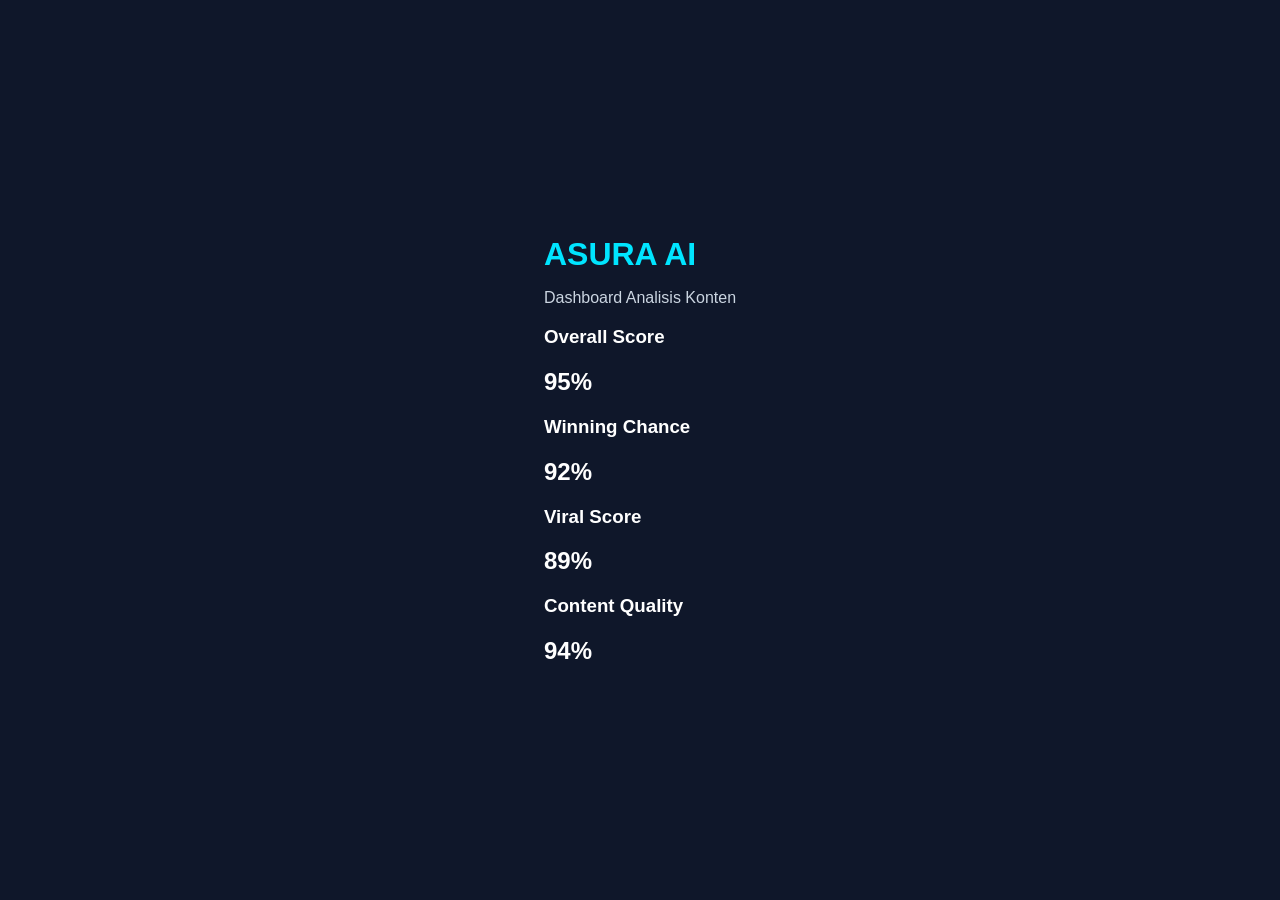
==== index.html @ d77e5080 "Add dashboard layout and score cards to index.html" ====
<!DOCTYPE html>
<html lang="id">
<head>
  <meta charset="UTF-8">
  <meta name="viewport" content="width=device-width, initial-scale=1.0">
  <title>ASURA Content Score</title>
  <link rel="stylesheet" href="style.css">
</head>

<body>

<div class="dashboard">

  <header class="header">
    <h1>ASURA AI</h1>
    <p>Dashboard Analisis Konten</p>
  </header>

  <section class="score-cards">

    <div class="card">
      <h3>Overall Score</h3>
      <h2>95%</h2>
    </div>

    <div class="card">
      <h3>Winning Chance</h3>
      <h2>92%</h2>
    </div>

    <div class="card">
      <h3>Viral Score</h3>
      <h2>89%</h2>
    </div>

    <div class="card">
      <h3>Content Quality</h3>
      <h2>94%</h2>
    </div>

  </section>

</div>

</body>
</html>
---- style.css ----
body {
  margin: 0;
  padding: 0;
  background: #0f172a;
  color: white;
  font-family: Arial, sans-serif;
  display: flex;
  justify-content: center;
  align-items: center;
  height: 100vh;
}

.container {
  text-align: center;
  background: #1e293b;
  padding: 30px;
  border-radius: 15px;
  width: 90%;
  max-width: 500px;
}

h1 {
  color: #00e5ff;
  margin-bottom: 10px;
}

p {
  color: #cbd5e1;
}
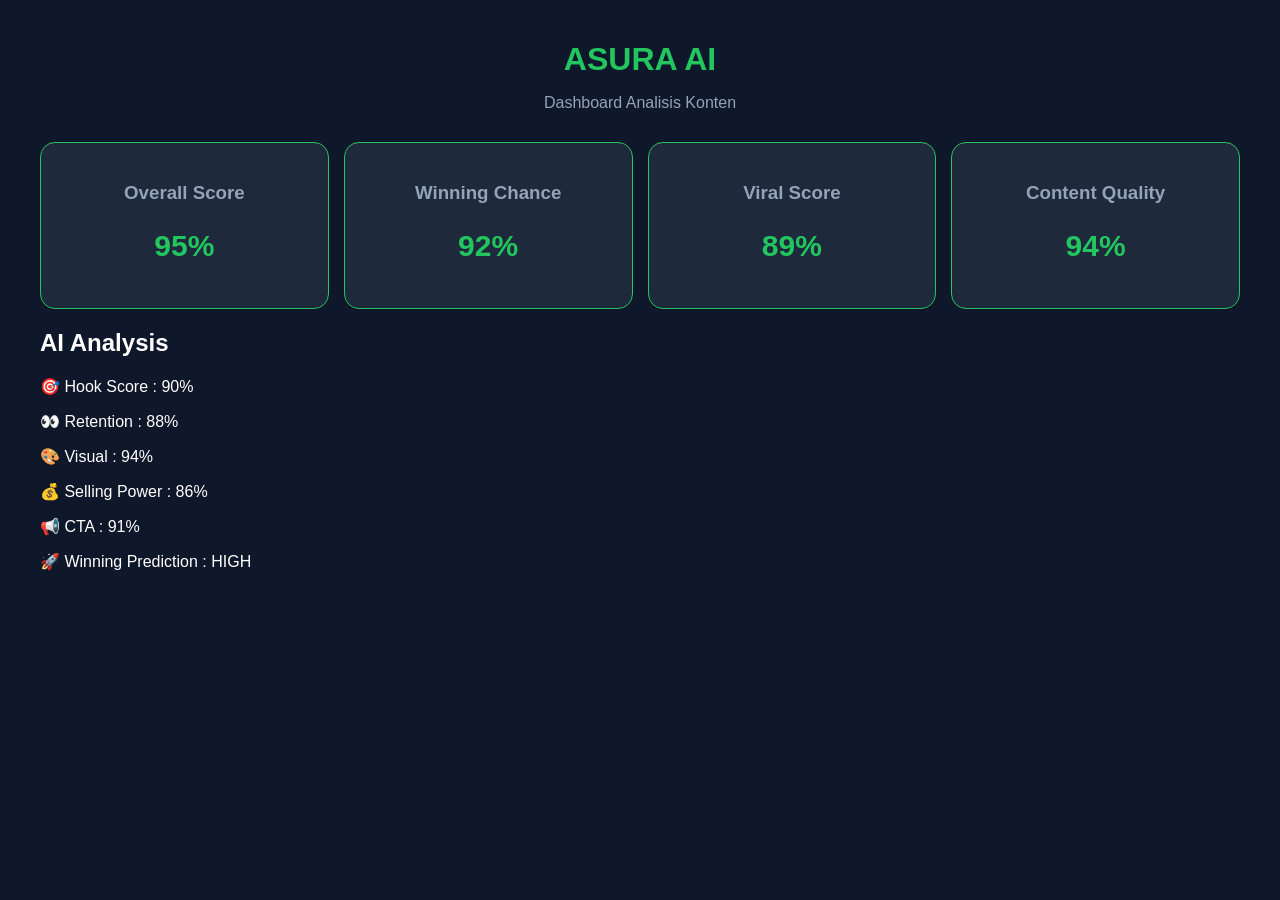
==== commit 2e45cafa: "Add AI Analysis section to index.html Added an AI Analysis section with various metrics." ====
--- a/index.html
+++ b/index.html
@@ -39,7 +39,18 @@
     </div>
 
   </section>
+<section class="analysis-panel">
+  <h2>AI Analysis</h2>
 
+  <div class="analysis-box">
+    <p>🎯 Hook Score : 90%</p>
+    <p>👀 Retention : 88%</p>
+    <p>🎨 Visual : 94%</p>
+    <p>💰 Selling Power : 86%</p>
+    <p>📢 CTA : 91%</p>
+    <p>🚀 Winning Prediction : HIGH</p>
+  </div>
+</section>
 </div>
 
 </body>
--- a/style.css
+++ b/style.css
@@ -1,29 +1,51 @@
 body {
   margin: 0;
-  padding: 0;
+  font-family: Arial, sans-serif;
   background: #0f172a;
   color: white;
-  font-family: Arial, sans-serif;
-  display: flex;
-  justify-content: center;
-  align-items: center;
-  height: 100vh;
 }
 
-.container {
-  text-align: center;
-  background: #1e293b;
-  padding: 30px;
-  border-radius: 15px;
-  width: 90%;
-  max-width: 500px;
+.dashboard {
+  max-width: 1200px;
+  margin: auto;
+  padding: 20px;
 }
 
-h1 {
-  color: #00e5ff;
+.header {
+  text-align: center;
+  margin-bottom: 30px;
+}
+
+.header h1 {
+  color: #22c55e;
+  font-size: 32px;
+  margin-bottom: 5px;
+}
+
+.header p {
+  color: #94a3b8;
+}
+
+.score-cards {
+  display: grid;
+  grid-template-columns: repeat(auto-fit, minmax(180px, 1fr));
+  gap: 15px;
+}
+
+.card {
+  background: #1e293b;
+  border-radius: 15px;
+  padding: 20px;
+  text-align: center;
+  border: 1px solid #22c55e;
+}
+
+.card h3 {
+  color: #94a3b8;
   margin-bottom: 10px;
 }
 
-p {
-  color: #cbd5e1;
+.card h2 {
+  color: #22c55e;
+  font-size: 30px;
 }
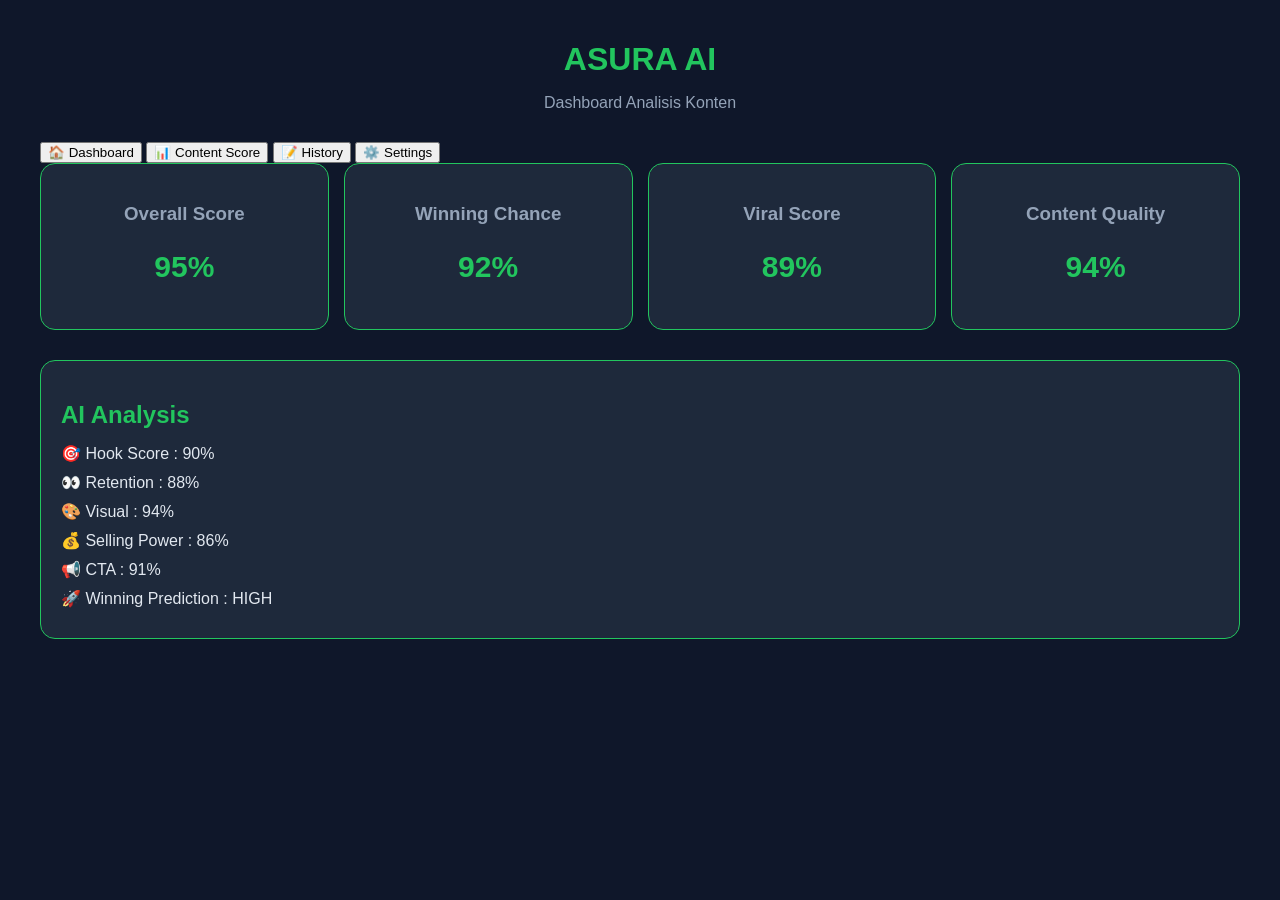
==== commit 2f5a335c: "Add navigation menu to index.html" ====
--- a/index.html
+++ b/index.html
@@ -15,7 +15,12 @@
     <h1>ASURA AI</h1>
     <p>Dashboard Analisis Konten</p>
   </header>
-
+<nav class="top-menu">
+  <button>🏠 Dashboard</button>
+  <button>📊 Content Score</button>
+  <button>📝 History</button>
+  <button>⚙️ Settings</button>
+</nav>
   <section class="score-cards">
 
     <div class="card">
--- a/style.css
+++ b/style.css
@@ -49,3 +49,20 @@
   color: #22c55e;
   font-size: 30px;
 }
+.analysis-panel {
+  margin-top: 30px;
+  background: #1e293b;
+  border: 1px solid #22c55e;
+  border-radius: 15px;
+  padding: 20px;
+}
+
+.analysis-panel h2 {
+  color: #22c55e;
+  margin-bottom: 15px;
+}
+
+.analysis-box p {
+  margin: 10px 0;
+  color: #e2e8f0;
+}
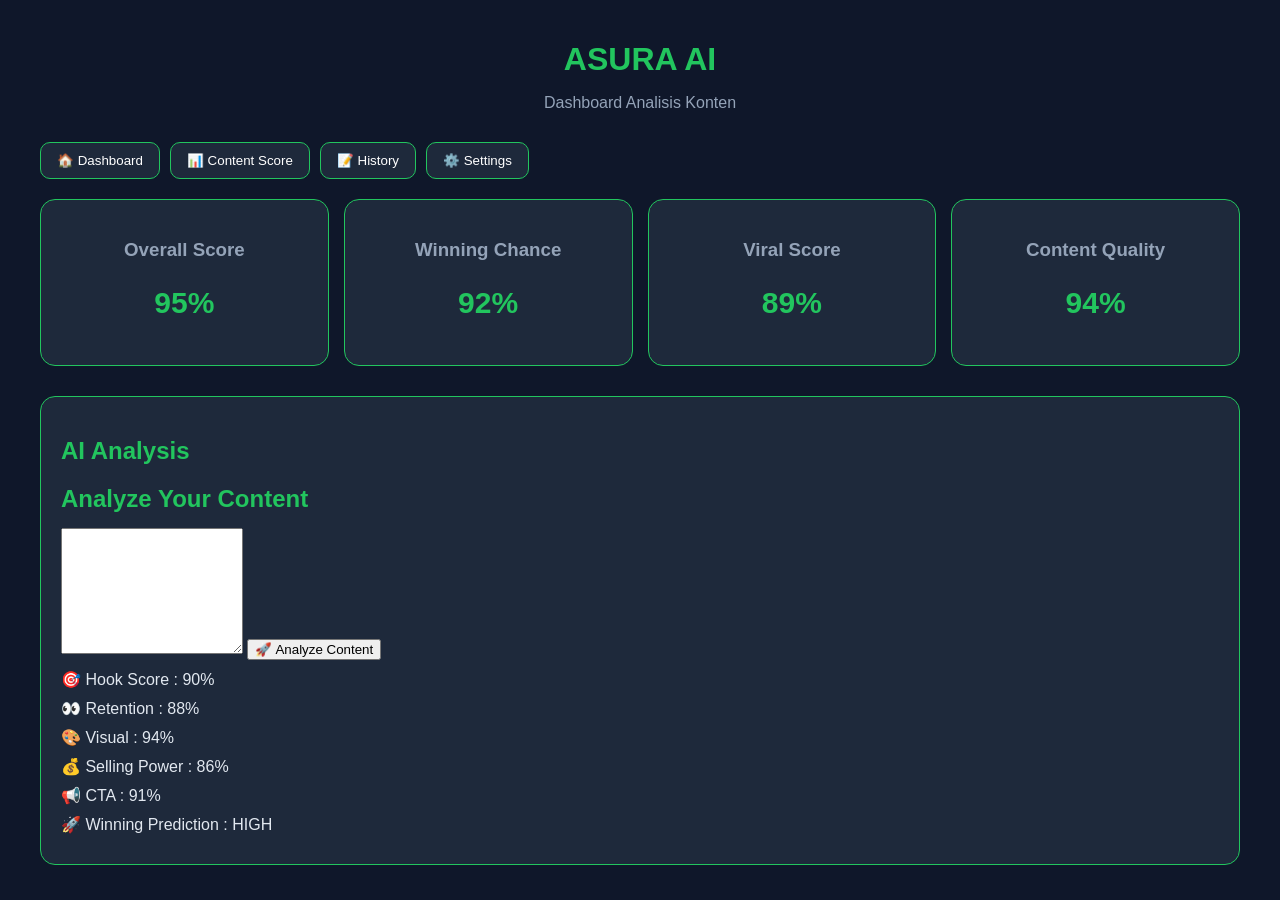
==== commit 795403c0: "Add analysis section with textarea and button" ====
--- a/index.html
+++ b/index.html
@@ -46,7 +46,18 @@
   </section>
 <section class="analysis-panel">
   <h2>AI Analysis</h2>
+<section class="analyzer">
+  <h2>Analyze Your Content</h2>
 
+  <textarea
+    placeholder="Tempel script, caption, atau deskripsi produk di sini..."
+    rows="8">
+  </textarea>
+
+  <button class="analyze-btn">
+    🚀 Analyze Content
+  </button>
+</section>
   <div class="analysis-box">
     <p>🎯 Hook Score : 90%</p>
     <p>👀 Retention : 88%</p>
--- a/style.css
+++ b/style.css
@@ -66,3 +66,24 @@
   margin: 10px 0;
   color: #e2e8f0;
 }
+.top-menu {
+  display: flex;
+  gap: 10px;
+  margin: 20px 0;
+  flex-wrap: wrap;
+}
+
+.top-menu button {
+  background: #1e293b;
+  color: white;
+  border: 1px solid #22c55e;
+  padding: 10px 16px;
+  border-radius: 10px;
+  cursor: pointer;
+  transition: 0.3s;
+}
+
+.top-menu button:hover {
+  background: #22c55e;
+  color: #0f172a;
+}
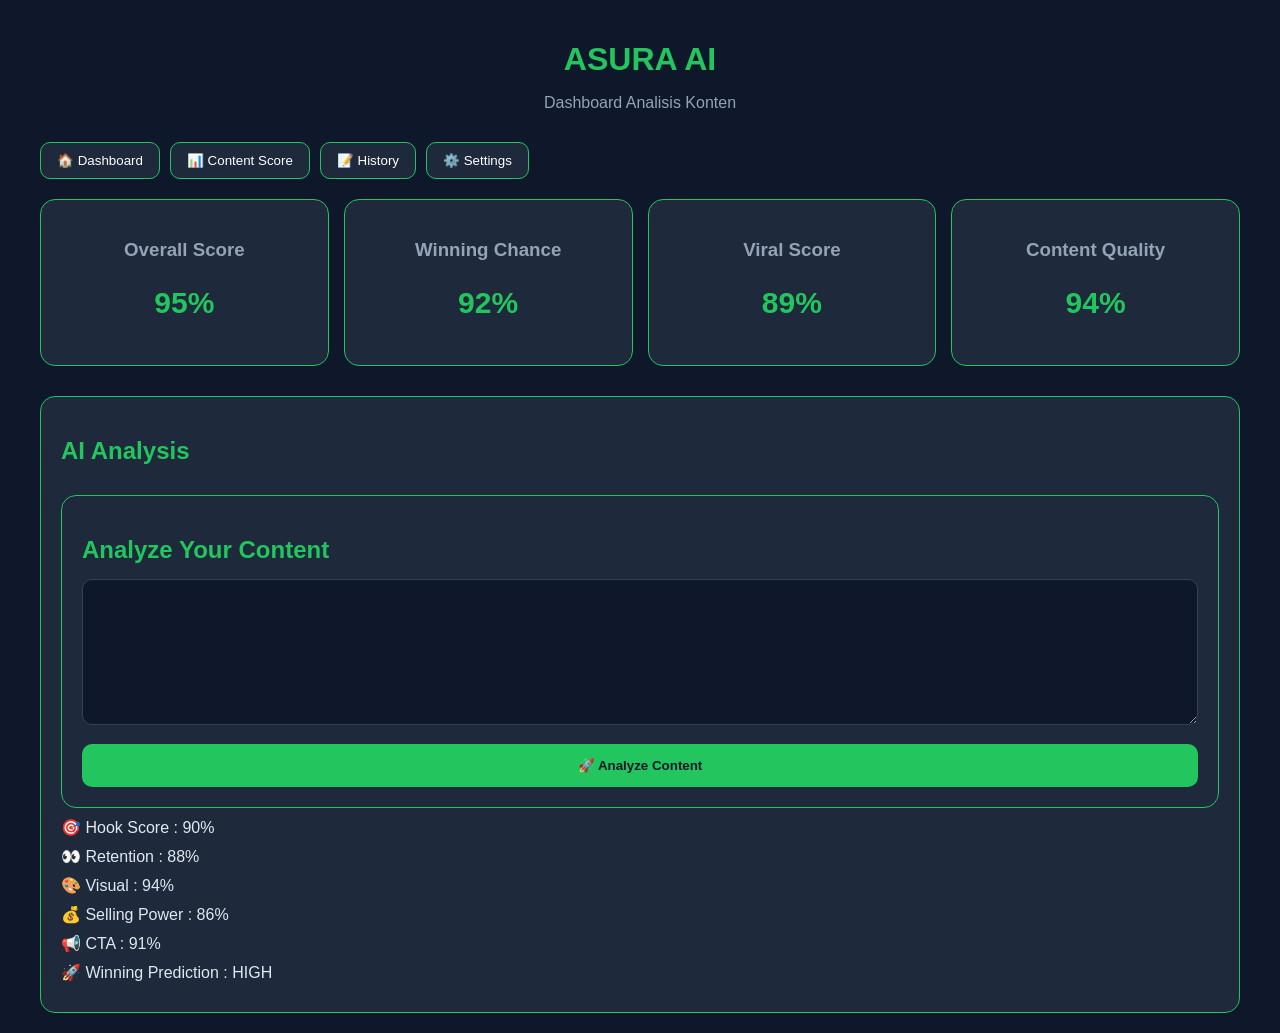
==== commit 4d82544b: "Update index.html" ====
--- a/index.html
+++ b/index.html
@@ -68,6 +68,6 @@
   </div>
 </section>
 </div>
-
+<script src="script.js"></script>
 </body>
 </html>
--- a/style.css
+++ b/style.css
@@ -87,3 +87,38 @@
   background: #22c55e;
   color: #0f172a;
 }
+.analyzer {
+  margin-top: 30px;
+  background: #1e293b;
+  border: 1px solid #22c55e;
+  border-radius: 15px;
+  padding: 20px;
+}
+
+.analyzer h2 {
+  color: #22c55e;
+  margin-bottom: 15px;
+}
+
+.analyzer textarea {
+  width: 100%;
+  background: #0f172a;
+  color: white;
+  border: 1px solid #334155;
+  border-radius: 10px;
+  padding: 12px;
+  box-sizing: border-box;
+  resize: vertical;
+}
+
+.analyze-btn {
+  margin-top: 15px;
+  width: 100%;
+  background: #22c55e;
+  color: #0f172a;
+  border: none;
+  padding: 14px;
+  border-radius: 10px;
+  font-weight: bold;
+  cursor: pointer;
+}
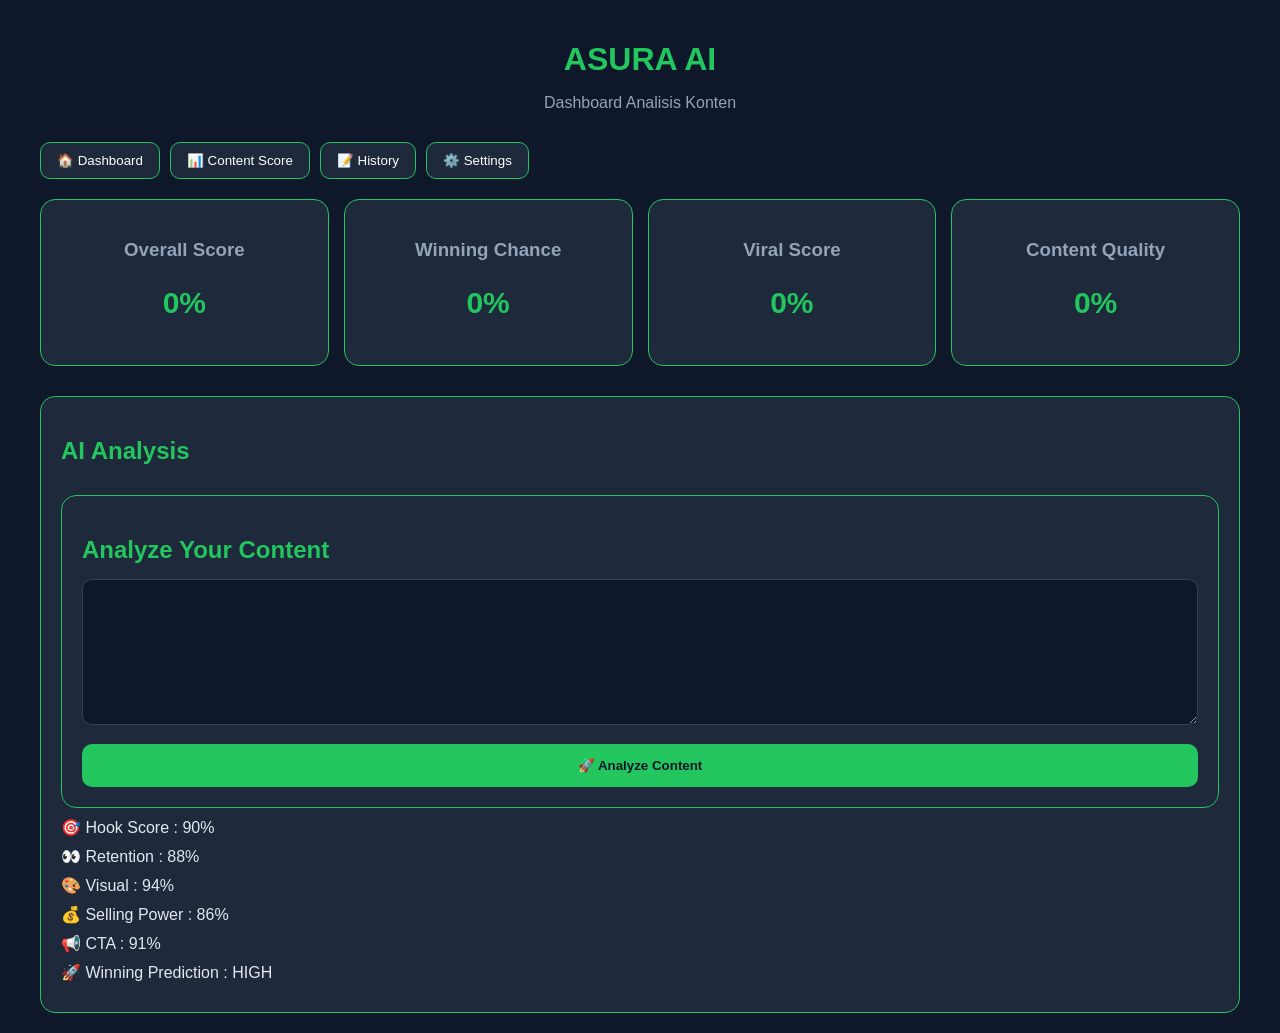
==== commit 0a316841: "Update score displays to show '0%'" ====
--- a/index.html
+++ b/index.html
@@ -25,22 +25,22 @@
 
     <div class="card">
       <h3>Overall Score</h3>
-      <h2>95%</h2>
+      <h2 id="overall-score">0%</h2>
     </div>
 
     <div class="card">
       <h3>Winning Chance</h3>
-      <h2>92%</h2>
+      <h2 id="winning-score">0%</h2>
     </div>
 
     <div class="card">
       <h3>Viral Score</h3>
-      <h2>89%</h2>
+      <h2 id="viral-score">0%</h2>
     </div>
 
     <div class="card">
       <h3>Content Quality</h3>
-      <h2>94%</h2>
+      <h2 id="quality-score">0%</h2>
     </div>
 
   </section>
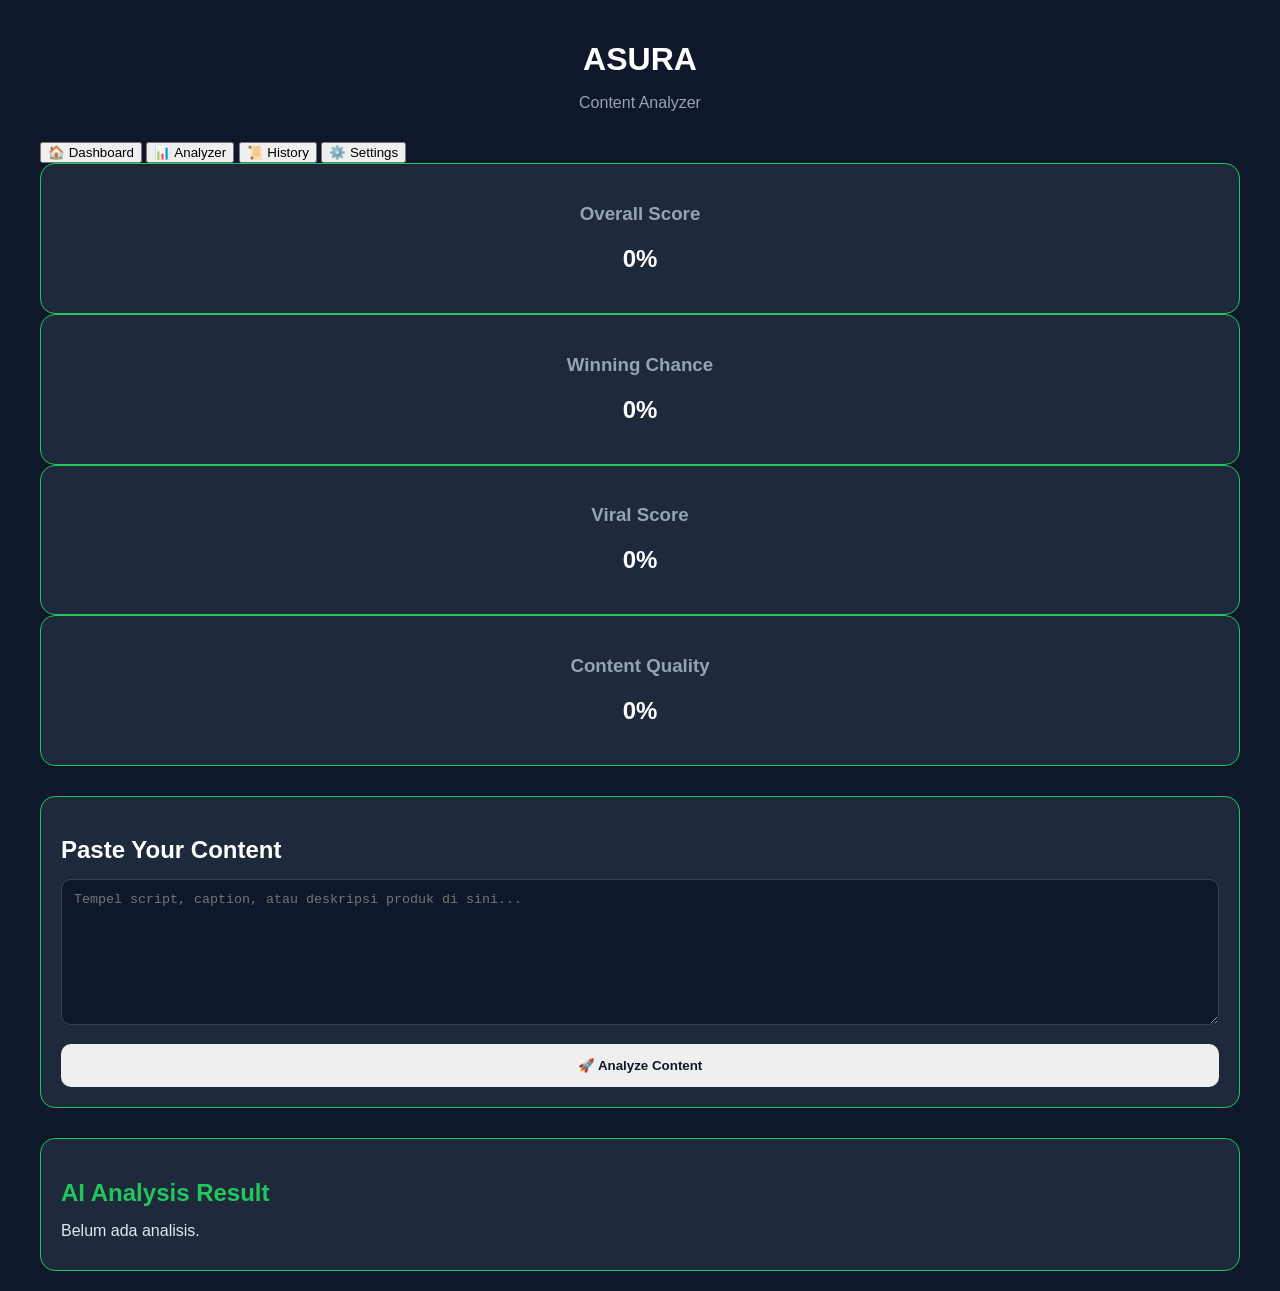
==== commit 41e84136: "Revise title and enhance content analysis layout Updated the title and header text for clarity. Modi" ====
--- a/index.html
+++ b/index.html
@@ -3,25 +3,26 @@
 <head>
   <meta charset="UTF-8">
   <meta name="viewport" content="width=device-width, initial-scale=1.0">
-  <title>ASURA Content Score</title>
+  <title>ASURA Content Analyzer</title>
   <link rel="stylesheet" href="style.css">
 </head>
-
 <body>
 
 <div class="dashboard">
 
   <header class="header">
-    <h1>ASURA AI</h1>
-    <p>Dashboard Analisis Konten</p>
+    <h1>ASURA</h1>
+    <p>Content Analyzer</p>
   </header>
-<nav class="top-menu">
-  <button>🏠 Dashboard</button>
-  <button>📊 Content Score</button>
-  <button>📝 History</button>
-  <button>⚙️ Settings</button>
-</nav>
-  <section class="score-cards">
+
+  <nav class="menu">
+    <button>🏠 Dashboard</button>
+    <button>📊 Analyzer</button>
+    <button>📜 History</button>
+    <button>⚙️ Settings</button>
+  </nav>
+
+  <section class="cards">
 
     <div class="card">
       <h3>Overall Score</h3>
@@ -44,30 +45,37 @@
     </div>
 
   </section>
-<section class="analysis-panel">
-  <h2>AI Analysis</h2>
-<section class="analyzer">
-  <h2>Analyze Your Content</h2>
 
-  <textarea
-    placeholder="Tempel script, caption, atau deskripsi produk di sini..."
-    rows="8">
-  </textarea>
+  <section class="analyzer">
 
-  <button class="analyze-btn">
-    🚀 Analyze Content
-  </button>
-</section>
-  <div class="analysis-box">
-    <p>🎯 Hook Score : 90%</p>
-    <p>👀 Retention : 88%</p>
-    <p>🎨 Visual : 94%</p>
-    <p>💰 Selling Power : 86%</p>
-    <p>📢 CTA : 91%</p>
-    <p>🚀 Winning Prediction : HIGH</p>
-  </div>
-</section>
+    <h2>Paste Your Content</h2>
+
+    <textarea
+      class="content-input"
+      placeholder="Tempel script, caption, atau deskripsi produk di sini..."
+      rows="8"></textarea>
+
+    <button class="analyze-btn">
+      🚀 Analyze Content
+    </button>
+
+  </section>
+
+  <section class="analysis-panel">
+
+    <h2>AI Analysis Result</h2>
+
+    <div class="analysis-box">
+
+      <p>Belum ada analisis.</p>
+
+    </div>
+
+  </section>
+
 </div>
+
 <script src="script.js"></script>
+
 </body>
 </html>
--- a/style.css
+++ b/style.css
@@ -17,7 +17,7 @@
 }
 
 .header h1 {
-  color: #22c55e;
+  color: ##38bdf8;
   font-size: 32px;
   margin-bottom: 5px;
 }
@@ -46,7 +46,7 @@
 }
 
 .card h2 {
-  color: #22c55e;
+  color: ##38bdf8
   font-size: 30px;
 }
 .analysis-panel {
@@ -84,7 +84,7 @@
 }
 
 .top-menu button:hover {
-  background: #22c55e;
+  background: ##38bdf8;
   color: #0f172a;
 }
 .analyzer {
@@ -96,7 +96,7 @@
 }
 
 .analyzer h2 {
-  color: #22c55e;
+  color: ##38bdf8;
   margin-bottom: 15px;
 }
 
@@ -114,7 +114,7 @@
 .analyze-btn {
   margin-top: 15px;
   width: 100%;
-  background: #22c55e;
+  background: ##38bdf8;
   color: #0f172a;
   border: none;
   padding: 14px;
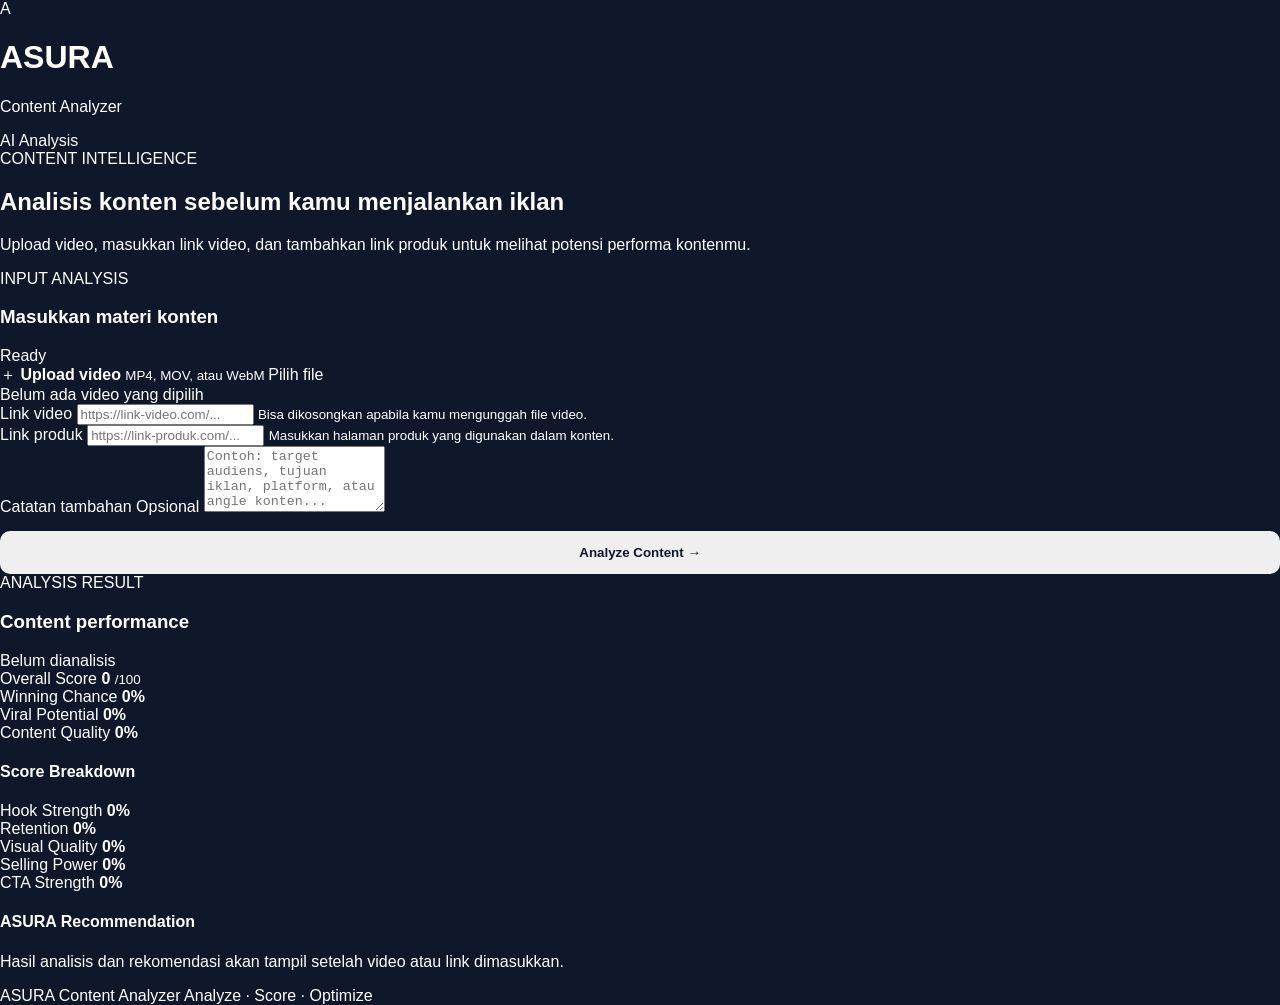
==== commit ca25d0d8: "Refactor index.html for better structure and accessibility Refactor HTML structure and improve acces" ====
--- a/index.html
+++ b/index.html
@@ -2,80 +2,359 @@
 <html lang="id">
 <head>
   <meta charset="UTF-8">
-  <meta name="viewport" content="width=device-width, initial-scale=1.0">
+
+  <meta
+    name="viewport"
+    content="width=device-width, initial-scale=1.0"
+  >
+
+  <meta
+    name="description"
+    content="ASURA Content Analyzer untuk menganalisis video dan produk."
+  >
+
   <title>ASURA Content Analyzer</title>
+
   <link rel="stylesheet" href="style.css">
 </head>
+
 <body>
 
-<div class="dashboard">
-
-  <header class="header">
-    <h1>ASURA</h1>
-    <p>Content Analyzer</p>
-  </header>
-
-  <nav class="menu">
-    <button>🏠 Dashboard</button>
-    <button>📊 Analyzer</button>
-    <button>📜 History</button>
-    <button>⚙️ Settings</button>
-  </nav>
-
-  <section class="cards">
-
-    <div class="card">
-      <h3>Overall Score</h3>
-      <h2 id="overall-score">0%</h2>
-    </div>
-
-    <div class="card">
-      <h3>Winning Chance</h3>
-      <h2 id="winning-score">0%</h2>
-    </div>
-
-    <div class="card">
-      <h3>Viral Score</h3>
-      <h2 id="viral-score">0%</h2>
-    </div>
-
-    <div class="card">
-      <h3>Content Quality</h3>
-      <h2 id="quality-score">0%</h2>
-    </div>
-
-  </section>
-
-  <section class="analyzer">
-
-    <h2>Paste Your Content</h2>
-
-    <textarea
-      class="content-input"
-      placeholder="Tempel script, caption, atau deskripsi produk di sini..."
-      rows="8"></textarea>
-
-    <button class="analyze-btn">
-      🚀 Analyze Content
-    </button>
-
-  </section>
-
-  <section class="analysis-panel">
-
-    <h2>AI Analysis Result</h2>
-
-    <div class="analysis-box">
-
-      <p>Belum ada analisis.</p>
-
-    </div>
-
-  </section>
-
-</div>
-
-<script src="script.js"></script>
+  <div class="app-shell">
+
+    <header class="app-header">
+
+      <div class="brand">
+        <div class="brand-mark">A</div>
+
+        <div class="brand-text">
+          <h1>ASURA</h1>
+          <p>Content Analyzer</p>
+        </div>
+      </div>
+
+      <div class="header-badge">
+        AI Analysis
+      </div>
+
+    </header>
+
+    <main>
+
+      <section class="hero-section">
+
+        <span class="eyebrow">CONTENT INTELLIGENCE</span>
+
+        <h2>
+          Analisis konten sebelum kamu menjalankan iklan
+        </h2>
+
+        <p>
+          Upload video, masukkan link video, dan tambahkan link produk
+          untuk melihat potensi performa kontenmu.
+        </p>
+
+      </section>
+
+      <section class="input-panel">
+
+        <div class="panel-heading">
+          <div>
+            <span class="section-label">INPUT ANALYSIS</span>
+            <h3>Masukkan materi konten</h3>
+          </div>
+
+          <span class="step-badge">Ready</span>
+        </div>
+
+        <div class="input-layout">
+
+          <div class="upload-area">
+
+            <input
+              type="file"
+              id="video-file"
+              accept="video/mp4,video/webm,video/quicktime"
+              hidden
+            >
+
+            <label for="video-file" class="upload-box">
+
+              <span class="upload-icon">＋</span>
+
+              <strong>Upload video</strong>
+
+              <small>
+                MP4, MOV, atau WebM
+              </small>
+
+              <span class="upload-action">
+                Pilih file
+              </span>
+
+            </label>
+
+            <div class="file-information" id="file-information">
+              Belum ada video yang dipilih
+            </div>
+
+            <video
+              id="video-preview"
+              class="video-preview"
+              controls
+              hidden
+            ></video>
+
+          </div>
+
+          <div class="link-area">
+
+            <div class="form-group">
+
+              <label for="video-url">
+                Link video
+              </label>
+
+              <input
+                type="url"
+                id="video-url"
+                placeholder="https://link-video.com/..."
+                autocomplete="off"
+              >
+
+              <small>
+                Bisa dikosongkan apabila kamu mengunggah file video.
+              </small>
+
+            </div>
+
+            <div class="form-group">
+
+              <label for="product-url">
+                Link produk
+              </label>
+
+              <input
+                type="url"
+                id="product-url"
+                placeholder="https://link-produk.com/..."
+                autocomplete="off"
+              >
+
+              <small>
+                Masukkan halaman produk yang digunakan dalam konten.
+              </small>
+
+            </div>
+
+            <div class="form-group">
+
+              <label for="content-notes">
+                Catatan tambahan
+                <span>Opsional</span>
+              </label>
+
+              <textarea
+                id="content-notes"
+                rows="4"
+                placeholder="Contoh: target audiens, tujuan iklan, platform, atau angle konten..."
+              ></textarea>
+
+            </div>
+
+          </div>
+
+        </div>
+
+        <button id="analyze-btn" class="analyze-btn" type="button">
+
+          <span>Analyze Content</span>
+
+          <span class="button-arrow">→</span>
+
+        </button>
+
+        <div
+          id="analysis-status"
+          class="analysis-status"
+          aria-live="polite"
+        ></div>
+
+      </section>
+
+      <section
+        id="result-section"
+        class="result-section"
+      >
+
+        <div class="result-heading">
+
+          <div>
+            <span class="section-label">ANALYSIS RESULT</span>
+            <h3>Content performance</h3>
+          </div>
+
+          <div class="result-status" id="result-status">
+            Belum dianalisis
+          </div>
+
+        </div>
+
+        <div class="score-grid">
+
+          <article class="score-card score-card-main">
+
+            <span>Overall Score</span>
+
+            <strong id="overall-score">0</strong>
+
+            <small>/100</small>
+
+          </article>
+
+          <article class="score-card">
+
+            <span>Winning Chance</span>
+
+            <strong id="winning-score">0%</strong>
+
+          </article>
+
+          <article class="score-card">
+
+            <span>Viral Potential</span>
+
+            <strong id="viral-score">0%</strong>
+
+          </article>
+
+          <article class="score-card">
+
+            <span>Content Quality</span>
+
+            <strong id="quality-score">0%</strong>
+
+          </article>
+
+        </div>
+
+        <div class="analysis-grid">
+
+          <div class="metric-panel">
+
+            <h4>Score Breakdown</h4>
+
+            <div class="metric-item">
+
+              <div class="metric-label">
+                <span>Hook Strength</span>
+                <strong id="hook-value">0%</strong>
+              </div>
+
+              <div class="progress-track">
+                <div
+                  class="progress-fill"
+                  id="hook-bar"
+                ></div>
+              </div>
+
+            </div>
+
+            <div class="metric-item">
+
+              <div class="metric-label">
+                <span>Retention</span>
+                <strong id="retention-value">0%</strong>
+              </div>
+
+              <div class="progress-track">
+                <div
+                  class="progress-fill"
+                  id="retention-bar"
+                ></div>
+              </div>
+
+            </div>
+
+            <div class="metric-item">
+
+              <div class="metric-label">
+                <span>Visual Quality</span>
+                <strong id="visual-value">0%</strong>
+              </div>
+
+              <div class="progress-track">
+                <div
+                  class="progress-fill"
+                  id="visual-bar"
+                ></div>
+              </div>
+
+            </div>
+
+            <div class="metric-item">
+
+              <div class="metric-label">
+                <span>Selling Power</span>
+                <strong id="selling-value">0%</strong>
+              </div>
+
+              <div class="progress-track">
+                <div
+                  class="progress-fill"
+                  id="selling-bar"
+                ></div>
+              </div>
+
+            </div>
+
+            <div class="metric-item">
+
+              <div class="metric-label">
+                <span>CTA Strength</span>
+                <strong id="cta-value">0%</strong>
+              </div>
+
+              <div class="progress-track">
+                <div
+                  class="progress-fill"
+                  id="cta-bar"
+                ></div>
+              </div>
+
+            </div>
+
+          </div>
+
+          <div class="insight-panel">
+
+            <h4>ASURA Recommendation</h4>
+
+            <div id="analysis-summary" class="analysis-summary">
+
+              <p>
+                Hasil analisis dan rekomendasi akan tampil setelah video
+                atau link dimasukkan.
+              </p>
+
+            </div>
+
+          </div>
+
+        </div>
+
+      </section>
+
+    </main>
+
+    <footer class="app-footer">
+      <span>ASURA Content Analyzer</span>
+      <span>Analyze · Score · Optimize</span>
+    </footer>
+
+  </div>
+
+  <script src="script.js"></script>
 
 </body>
 </html>
